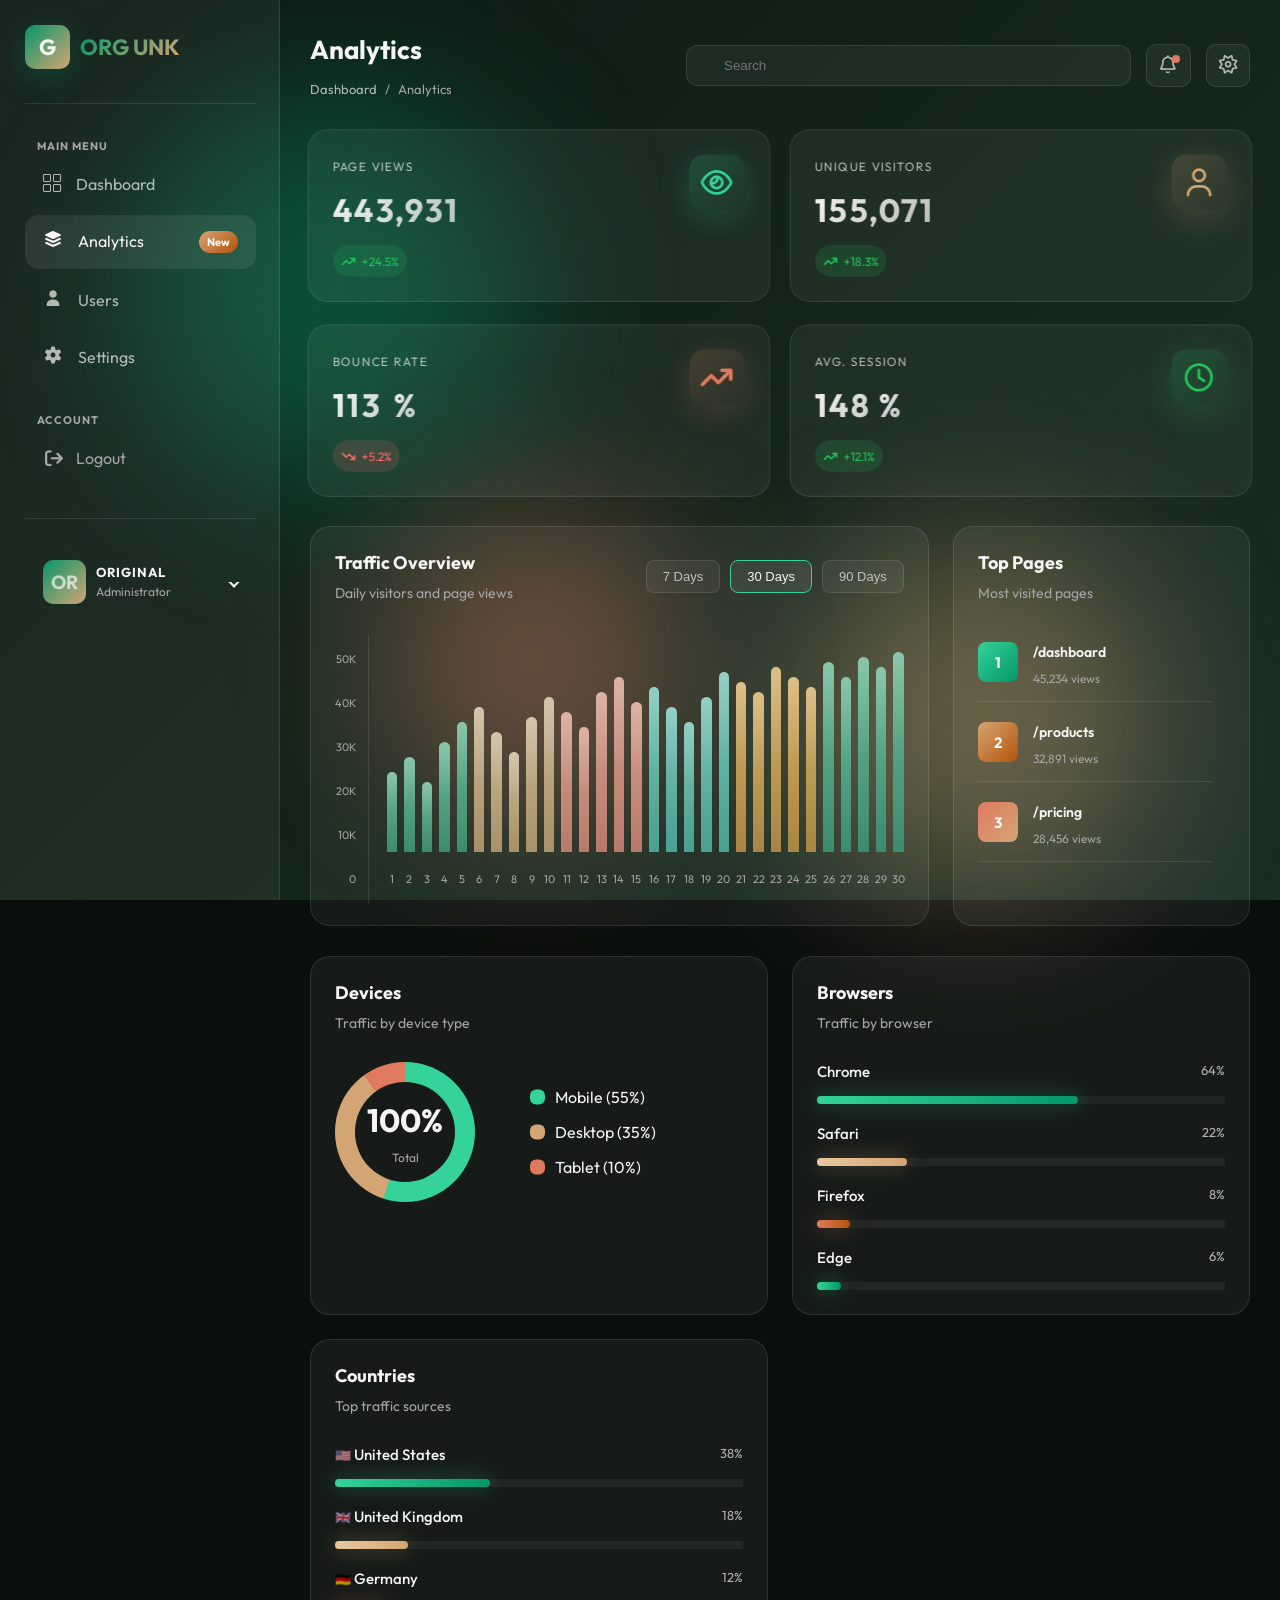
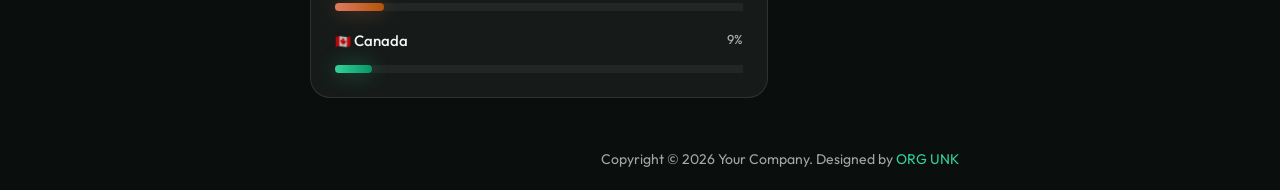
==== analytics.html @ d236508c "Add files via upload" ====
<!doctype html>
<html lang="en" data-theme="dark">
  <head>
    <title>Glass Dash | Analytics</title>
    <meta charset="UTF-8" />
    <meta name="description" content="My Dash Board" />
    <meta name="viewport" content="width=device-width, initial-scale=1.0" />
    <link rel="icon" href="imgs/dashboard.webp" type="image/webp" />
    <link rel="preconnect" href="https://fonts.googleapis.com" />
    <link rel="preconnect" href="https://fonts.gstatic.com" crossorigin="" />
    <link
      href="https://fonts.googleapis.com/css2?family=Outfit:wght@300;400;500;600;700&amp;family=Space+Mono:wght@400;700&amp;display=swap"
      rel="stylesheet"
    />
    <link rel="stylesheet" href="css/all.min.css" />
    <link rel="stylesheet" href="css/constses.css" />
    <link rel="stylesheet" href="css/master.css" />
    <link rel="stylesheet" href="css/responsive.css" />
  </head>
  <body>
    <div class="background"></div>
    <div class="org org-1"></div>
    <div class="org org-2"></div>
    <div class="org org-3"></div>
    <button class="mobile-menu" id="aside-switch" aria-label="Main Menu">
      <span></span>
    </button>
    <aside id="aside">
      <div class="aside holder">
        <div class="aside-logo">
          <span class="letter">G</span>
          <span class="name">ORG UNK</span>
        </div>
        <div class="aside-menu">
          <div class="main-menu">
            <label>Main Menu</label>
            <ul>
              <li>
                <a href="index.html">
                  <span class="aside-menu-custom-icon">
                    <span></span>
                    <span></span>
                    <span></span>
                    <span></span>
                  </span>
                  <span class="aside-ul-item"> Dashboard </span>
                </a>
              </li>
              <li>
                <a href="analytics.html" class="active">
                  <i class="fa-solid fa-layer-group"></i>
                  <span class="aside-ul-item">Analytics</span>
                  <span class="new">New</span>
                </a>
              </li>
              <li>
                <a href="users.html">
                  <i class="fa-solid fa-user"></i>
                  <span class="aside-ul-item">Users</span>
                </a>
              </li>
              <li>
                <a href="settings.html">
                  <i class="fa-solid fa-gear"></i>
                  <span class="aside-ul-item">Settings</span>
                </a>
              </li>
            </ul>
          </div>
        </div>
        <div class="account">
          <label>Account</label>
          <a href="#">
            <i class="fa-sharp fa-solid fa-arrow-right-from-bracket"></i>
            <div>Logout</div>
          </a>
        </div>
        <a href="#" class="coder">
          <span>OR</span>
          <div>
            <p>ORIGINAL</p>
            <span>Administrator</span>
          </div>
          <div class="custom-arrow"></div>
        </a>
      </div>
    </aside>
    <main>
      <nav class="main-head">
        <div class="left-nav">
          <h2>Analytics</h2>
          <div>
            <p>
              <a href="index.html">Dashboard</a>
              <span>/</span>
              <span>Analytics</span>
            </p>
          </div>
        </div>
        <div class="right-nav">
          <div class="parent-search">
            <input type="text" placeholder="Search" />
          </div>
          <button aria-label="Notifications">
            <i class="fa-regular fa-bell"></i>
          </button>
          <button aria-label="Turn Light/Dark" id="switch">
            <i class="fa-regular fa-sun"></i>
            <i class="fa-solid fa-moon" style="display: none"></i>
          </button>
        </div>
      </nav>
      <section class="numbers">
        <div class="box box-1 box-1-analytics box-glass-3d">
          <div>
            <span class="box-title">Page Views</span>
            <h2 class="box-value">1,284,521</h2>
            <span class="box-change">
              <i class="fa-solid fa-arrow-trend-up"></i>
              <p>+24.5%</p>
            </span>
          </div>
          <div class="box-icon"><i class="fa-regular fa-eye"></i></div>
        </div>
        <div class="box box-2 box-glass-3d">
          <div>
            <span class="box-title">Unique Visitors</span>
            <h2 class="box-value">452,892</h2>
            <span class="box-change">
              <i class="fa-solid fa-arrow-trend-up"></i>
              <p>+18.3%</p>
            </span>
          </div>
          <div class="box-icon">
            <i class="fa-regular fa-user"></i>
          </div>
        </div>
        <div class="box box-3 box-3-analytics box-glass-3d">
          <div>
            <span class="box-title">Bounce Rate</span>
            <h2 class="box-value">328</h2>
            <span class="box-change">
              <i class="fa-solid fa-arrow-trend-down"></i>
              <p>+5.2%</p>
            </span>
          </div>
          <div class="box-icon">
            <i class="fa-solid fa-arrow-trend-up"></i>
          </div>
        </div>
        <div class="box box-4 box-4-analytics box-glass-3d">
          <div>
            <span class="box-title">Avg. Session</span>
            <h2 class="box-value">432</h2>
            <span class="box-change">
              <i class="fa-solid fa-arrow-trend-up"></i>
              <p>+12.1%</p>
            </span>
          </div>
          <div class="box-icon">
            <i class="fa-regular fa-clock"></i>
          </div>
        </div>
      </section>
      <section class="grid-net">
        <div class="widget-regular revenue-analytics">
          <div class="revenue-analytics-head">
            <div class="widget-info">
              <div class="heading">Traffic Overview</div>
              <div class="describe">Daily visitors and page views</div>
            </div>
            <div class="buttons-control">
              <button class="m-btn-s">7 Days</button>
              <button class="m-btn-s active">30 Days</button>
              <button class="m-btn-s">90 Days</button>
            </div>
          </div>
          <div class="revenue-analytics-body">
            <div class="left-numbers">
              <div>50K</div>
              <div>40K</div>
              <div>30K</div>
              <div>20K</div>
              <div>10K</div>
              <div>0</div>
            </div>
            <div class="right-divs right-divs-analytics">
              <div class="right-div">
                <div class="jan bg-em" style="height: 80px"></div>
                <span>1</span>
              </div>
              <div class="right-div">
                <div class="feb bg-em" style="height: 95px"></div>
                <span>2</span>
              </div>
              <div class="right-div">
                <div class="mar bg-em" style="height: 70px"></div>
                <span>3</span>
              </div>
              <div class="right-div">
                <div class="apr bg-em" style="height: 110px"></div>
                <span>4</span>
              </div>
              <div class="right-div">
                <div class="may bg-em" style="height: 130px"></div>
                <span>5</span>
              </div>

              <div class="right-div">
                <div class="jun bg-go" style="height: 145px"></div>
                <span>6</span>
              </div>
              <div class="right-div">
                <div class="jul bg-go" style="height: 120px"></div>
                <span>7</span>
              </div>
              <div class="right-div">
                <div class="aug bg-go" style="height: 100px"></div>
                <span>8</span>
              </div>
              <div class="right-div">
                <div class="sep bg-go" style="height: 135px"></div>
                <span>9</span>
              </div>
              <div class="right-div">
                <div class="oct bg-go" style="height: 155px"></div>
                <span>10</span>
              </div>

              <div class="right-div">
                <div class="nov bg-co" style="height: 140px"></div>
                <span>11</span>
              </div>
              <div class="right-div">
                <div class="dec bg-co" style="height: 125px"></div>
                <span>12</span>
              </div>
              <div class="right-div">
                <div class="jan bg-co" style="height: 160px"></div>
                <span>13</span>
              </div>
              <div class="right-div">
                <div class="feb bg-co" style="height: 175px"></div>
                <span>14</span>
              </div>
              <div class="right-div">
                <div class="mar bg-co" style="height: 150px"></div>
                <span>15</span>
              </div>

              <div class="right-div">
                <div class="apr bg-te" style="height: 165px"></div>
                <span>16</span>
              </div>
              <div class="right-div">
                <div class="may bg-te" style="height: 145px"></div>
                <span>17</span>
              </div>
              <div class="right-div">
                <div class="jun bg-te" style="height: 130px"></div>
                <span>18</span>
              </div>
              <div class="right-div">
                <div class="jul bg-te" style="height: 155px"></div>
                <span>19</span>
              </div>
              <div class="right-div">
                <div class="aug bg-te" style="height: 180px"></div>
                <span>20</span>
              </div>

              <div class="right-div">
                <div class="sep bg-am" style="height: 170px"></div>
                <span>21</span>
              </div>
              <div class="right-div">
                <div class="oct bg-am" style="height: 160px"></div>
                <span>22</span>
              </div>
              <div class="right-div">
                <div class="nov bg-am" style="height: 185px"></div>
                <span>23</span>
              </div>
              <div class="right-div">
                <div class="dec bg-am" style="height: 175px"></div>
                <span>24</span>
              </div>
              <div class="right-div">
                <div class="dec bg-am" style="height: 165px"></div>
                <span>25</span>
              </div>

              <div class="right-div">
                <div class="dec bg-em" style="height: 190px"></div>
                <span>26</span>
              </div>
              <div class="right-div">
                <div class="dec bg-em" style="height: 175px"></div>
                <span>27</span>
              </div>
              <div class="right-div">
                <div class="dec bg-em" style="height: 195px"></div>
                <span>28</span>
              </div>
              <div class="right-div">
                <div class="dec bg-em" style="height: 185px"></div>
                <span>29</span>
              </div>
              <div class="right-div">
                <div class="dec bg-em" style="height: 200px"></div>
                <span>30</span>
              </div>
            </div>
          </div>
        </div>
        <div class="widget-regular recent-activity">
          <div class="widget-info">
            <div class="heading">Top Pages</div>
            <div class="describe">Most visited pages</div>
          </div>
          <div class="recent-activity-body recent-activity-body-analytics">
            <div class="process">
              <div class="process-icon">1</div>
              <div class="process-info">
                <p>/dashboard</p>
                <span class="process-time-loaded">45,234 views</span>
              </div>
            </div>
            <div class="process">
              <div class="process-icon">2</div>
              <div class="process-info">
                <p>/products</p>
                <span class="process-time-loaded">32,891 views</span>
              </div>
            </div>
            <div class="process">
              <div class="process-icon">3</div>
              <div class="process-info">
                <p>/pricing</p>
                <span class="process-time-loaded">28,456 views</span>
              </div>
            </div>
            <div class="process">
              <div class="process-icon">4</div>
              <div class="process-info">
                <p>/about</p>
                <span class="process-time-loaded">19,234 views</span>
              </div>
            </div>
            <div class="process">
              <div class="process-icon">5</div>
              <div class="process-info">
                <p>/contact</p>
                <span class="process-time-loaded">12,567 views</span>
              </div>
            </div>
          </div>
        </div>
      </section>
      <section class="grid-net-2">
        <div class="widget-regular traffic traffic-analytics">
          <div class="traffic-head">
            <div class="widget-info">
              <div class="heading">Devices</div>
              <div class="describe">Traffic by device type</div>
            </div>
          </div>
          <div class="traffic-body">
            <div>
              <div class="shape">
                <span>100%</span>
                <p>Total</p>
              </div>
            </div>
            <div class="info-numbers">
              <div>Mobile (55%)</div>
              <div>Desktop (35%)</div>
              <div>Tablet (10%)</div>
            </div>
          </div>
        </div>
        <div class="widget-regular project-pro browsers">
          <div class="project-pro-head">
            <div class="widget-info">
              <div class="heading">Browsers</div>
              <div class="describe">Traffic by browser</div>
            </div>
          </div>
          <div class="project-pro-body">
            <div class="box">
              <div class="progress-info">
                <span>Chrome</span> <span>64%</span>
              </div>
              <div class="progress-road">
                <div class="progress" style="width: 64%"></div>
              </div>
            </div>
            <div class="box">
              <div class="progress-info">
                <span>Safari</span> <span>22%</span>
              </div>
              <div class="progress-road">
                <div class="progress" style="width: 22%"></div>
              </div>
            </div>
            <div class="box">
              <div class="progress-info">
                <span>Firefox</span> <span>8%</span>
              </div>
              <div class="progress-road">
                <div class="progress" style="width: 8%"></div>
              </div>
            </div>
            <div class="box">
              <div class="progress-info">
                <span>Edge</span>
                <span>6%</span>
              </div>
              <div class="progress-road">
                <div class="progress" style="width: 6%"></div>
              </div>
            </div>
          </div>
        </div>
        <div class="widget-regular project-pro">
          <div class="project-pro-head">
            <div class="widget-info">
              <div class="heading">Countries</div>
              <div class="describe">Top traffic sources</div>
            </div>
          </div>
          <div class="project-pro-body">
            <div class="box">
              <div class="progress-info">
                <span> <small>🇺🇸</small> United States</span> <span>38%</span>
              </div>
              <div class="progress-road">
                <div class="progress" style="width: 38%"></div>
              </div>
            </div>
            <div class="box">
              <div class="progress-info">
                <span><small>🇬🇧</small> United Kingdom</span> <span>18%</span>
              </div>
              <div class="progress-road">
                <div class="progress" style="width: 18%"></div>
              </div>
            </div>
            <div class="box">
              <div class="progress-info">
                <span><small>🇩🇪</small> Germany</span> <span>12%</span>
              </div>
              <div class="progress-road">
                <div class="progress" style="width: 12%"></div>
              </div>
            </div>
            <div class="box">
              <div class="progress-info">
                <span><small>🇨🇦 </small>Canada</span>
                <span>9%</span>
              </div>
              <div class="progress-road">
                <div class="progress" style="width: 9%"></div>
              </div>
            </div>
          </div>
        </div>
      </section>
    </main>
    <footer>
      <p>Copyright © 2026 Your Company. Designed by <span>ORG UNK</span></p>
    </footer>
    <script src="js/main.js"></script>
  </body>
</html>
---- css/constses.css ----
.widget-regular,
.box-glass-3d {
  background: var(--glass-bg);
  padding: var(--card-padding);
  border: 1px solid var(--glass-border);
  border-radius: var(--border-radius);
  transition: var(--transition-fast);
  /* animation: fade-up 0.5s 1.5s linear backwards 1; */
}
.widget-regular:hover,
.box-glass-3d:hover {
  background: var(--glass-hover);
  border-color: rgba(169, 128, 128, 0.15);
  box-shadow:
    0 25px 50px -12px var(--glass-shadow),
    0 0 40px rgba(52, 211, 153, 0.1);
}
@keyframes fade-up {
  from {
    opacity: 0;
    transform: translateY(20px);
  }
  to {
    opacity: 1;
    transform: translateY(0);
  }
}
.aside-menu-custom-icon {
  display: flex;
  flex-wrap: wrap;
  width: 18px;
  height: 18px;
  gap: 2px;
}
.aside-menu-custom-icon span {
  width: 8px;
  height: 8px;
  border-radius: 1px;
  border: 1.5px solid var(--text-secondary);
  transition: var(--transition-fast);
}
a:has(.aside-menu-custom-icon):hover span {
  border-color: var(--text-primary);
}
.widget-info .heading {
  font-size: 18px;
  font-weight: bold;
  margin-bottom: 10px;
}
.widget-info .describe {
  color: var(--text-muted);
  font-size: 14px;
}
.m-btn-s {
  background-color: var(--glass-bg);
  border: 1px solid var(--glass-border);
  color: var(--text-secondary);
  padding: 8px 16px;
  border-radius: 8px;
  font-size: 13px;
  transition: var(--transition-fast);
}
.m-btn-s.active,
.m-btn-s:hover {
  background-color: var(--glass-hover);
  color: var(--text-primary);
  border: 1px solid var(--emerald-light);
}
.bg-em {
  background: linear-gradient(rgb(109, 184, 151), rgb(61, 139, 110));
}
.bg-em:hover {
  box-shadow: 0 0 16px rgba(61, 139, 110, 0.4);
}
.bg-go {
  background: linear-gradient(rgb(201, 184, 150), rgb(168, 144, 104));
}
.bg-go:hover {
  box-shadow: 0 0 16px rgba(168, 144, 104, 0.4);
}
.bg-co {
  background: linear-gradient(rgb(212, 160, 144), rgb(184, 122, 104));
}
.bg-co:hover {
  box-shadow: 0 0 16px rgba(184, 122, 104, 0.4);
}
.bg-te {
  background: linear-gradient(rgb(122, 196, 184), rgb(74, 158, 146));
}
.bg-te:hover {
  box-shadow: 0 0 16px rgba(74, 158, 146, 0.4);
}
.bg-am {
  background: linear-gradient(rgb(212, 176, 106), rgb(168, 133, 66));
}
.bg-am:hover {
  box-shadow: 0 0 16px rgba(168, 133, 66, 0.4);
}
.box-glass-3d {
  transition: transform 0.4s cubic-bezier(0.03, 0.98, 0.52, 0.99);
}
.recent-activity-body .process:nth-of-type(1) .process-icon {
  background: linear-gradient(135deg, var(--emerald-light), var(--emerald));
}
.recent-activity-body .process:nth-of-type(2) .process-icon {
  background: linear-gradient(135deg, var(--gold), var(--amber));
}
.recent-activity-body .process:nth-of-type(3) .process-icon {
  background: linear-gradient(135deg, var(--coral), var(--gold));
}
.recent-activity-body .process:nth-of-type(4) .process-icon {
  background: linear-gradient(135deg, var(--success), var(--emerald));
}
.recent-activity-body .process:nth-of-type(5) .process-icon,
.w-g {
  background: linear-gradient(135deg, var(--warning), var(--gold));
}
.main-head-users {
  row-gap: 10px;
}
.status {
  padding: 8px 12px;
  border-radius: 20px;
  position: relative;
  font-size: 12px;
  width: fit-content;
}
.status::before {
  content: "";
  position: relative;
  width: 5px;
  height: 5px;
  border-radius: 10px;
}
.done {
  background: rgba(16, 185, 129, 0.15);
  color: var(--success);
}
.done::before {
  background: var(--success);
  box-shadow: 0 0 8px var(--success);
}
.working {
  background: rgba(59, 130, 246, 0.15);
  color: var(--info);
}
.working::before {
  background: var(--info);
  box-shadow: 0 0 8px var(--info);
}
.pending {
  background: rgba(245, 158, 11, 0.15);
  color: var(--warning);
}
.pending::before {
  background: var(--warning);
  box-shadow: 0 0 8px var(--warning);
}
---- css/master.css ----
:root {
  --emerald: #059669;
  --emerald-light: #34d399;
  --gold: #d4a574;
  --gold-light: #e8c9a0;
  --amber: #b45309;
  --cream: #fef3e2;
  --coral: #e07a5f;
  --slate: #475569;
  --glass-bg: rgba(255, 255, 255, 0.05);
  --glass-border: rgba(255, 255, 255, 0.1);
  --glass-shadow: rgba(0, 0, 0, 0.3);
  --glass-hover: rgba(255, 255, 255, 0.08);
  --bg-dark: #0a0f0d;
  --bg-gradient-1: #0d1a14;
  --bg-gradient-2: #132419;
  --bg-gradient-3: #1a2e23;
  --text-primary: #f5f5f4;
  --text-secondary: rgba(245, 245, 244, 0.7);
  --text-muted: #a5a5a5;
  --success: #22c55e;
  --warning: #eab308;
  --danger: #dc2626;
  --info: #0ea5e9;
  --sidebar-width: 280px;
  --navbar-height: 70px;
  --border-radius: 20px;
  --card-padding: 24px;
  --transition-fast: 0.2s ease;
  --transition-normal: 0.3s ease;
  --transition-slow: 0.5s ease;
}
[data-theme="light"] {
  --glass-bg: rgba(255, 255, 255, 0.6);
  --glass-border: rgba(0, 0, 0, 0.1);
  --glass-shadow: rgba(0, 0, 0, 0.1);
  --glass-hover: rgba(255, 255, 255, 0.8);
  --bg-dark: #f5f5f0;
  --bg-gradient-1: #e8f5e9;
  --bg-gradient-2: #f1f8e9;
  --bg-gradient-3: #fefefe;
  --text-primary: #1a1a1a;
  --text-secondary: rgba(26, 26, 26, 0.7);
  --text-muted: #565656;
  --success: #105a2b;
  --info: #075172;
  --warning: #644d03;
  --coral: #7f3535;
}
* {
  box-sizing: border-box;
  margin: 0;
  padding: 0;
}
li {
  list-style: none;
}
a {
  text-decoration: none;
}
label {
  color: var(--text-muted);
  font-size: 11px;
  font-weight: bold;
  text-transform: uppercase;
  letter-spacing: 1px;
  display: block;
  margin-bottom: 5px;
  margin-left: 12px;
  width: fit-content;
}
body {
  font-family: "Outfit", Arial, sans-serif;
  background-color: var(--bg-dark);
  color: var(--text-primary);
  min-height: 100vh;
  position: relative;
}
/*! Animations */
.background {
  width: 100%;
  height: 100%;
  position: fixed;
  top: 0;
  z-index: -2;
  background: linear-gradient(
    135deg,
    var(--bg-gradient-1) 0%,
    var(--bg-gradient-2) 50%,
    var(--bg-gradient-3) 100%
  );
  animation: on-load var(--transition-normal) forwards linear running;
}
@keyframes on-load {
  0% {
    background: black;
  }
  100% {
    background: linear-gradient(
      135deg,
      var(--bg-gradient-1) 0%,
      var(--bg-gradient-2) 50%,
      var(--bg-gradient-3) 100%
    );
  }
}
.org {
  position: fixed;
  border-radius: 50%;
  filter: blur(80px);
  opacity: 0.4;
  animation: float 20s ease-in-out infinite;
  z-index: -1;
}
.org-1 {
  width: 400px;
  height: 400px;
  background: var(--emerald);
  top: 10%;
  left: 10%;
  animation-delay: 0s;
}
.org-2 {
  width: 350px;
  height: 350px;
  background: var(--gold);
  top: 60%;
  right: 10%;
  animation-delay: -5s;
}
.org-3 {
  width: 300px;
  height: 300px;
  background: var(--coral);
  bottom: 10%;
  left: 30%;
  animation-delay: -10s;
}
.mobile-menu {
  display: none;
}
@keyframes floating {
  0%,
  100% {
    transform: translate(0, 0) scale(1);
  }

  25% {
    transform: translate(30px, -30px) scale(1.05);
  }
  50% {
    transform: translate(-20px, 20px) scale(0.95);
  }
  75% {
    transform: translate(20px, 10px) scale(1.02);
  }
}
/*! Aside */
aside {
  position: fixed;
  top: 0;
  left: 0;
  width: var(--sidebar-width);
  height: 100%;
  padding: 25px;
  border-right: 1px solid var(--glass-border);
  background-color: var(--glass-bg);
}
aside a {
  display: block;
  width: 100%;
  padding: 16px 18px;
  border-radius: 14px;
  color: var(--text-secondary);
  transition: var(--transition-fast);
}
aside a.active,
aside a:hover {
  background: var(--glass-hover);
  color: var(--text-primary);
}
aside > div {
  display: grid;
}
.aside-logo {
  display: flex;
  align-items: center;
  column-gap: 10px;
  font-size: 22px;
  font-weight: bold;
  position: relative;
  margin-bottom: 70px;
}
.aside-logo::before {
  content: "";
  width: 100%;
  height: 1px;
  background-color: var(--glass-border);
  position: absolute;
  bottom: -35px;
  left: 0;
}
.aside-logo .letter,
.setting-letter {
  background: linear-gradient(135deg, var(--emerald), var(--gold));
  padding: 8px 14px;
  border-radius: 10px;
  box-shadow: 0 8px 32px rgba(5, 150, 105, 0.3);
}
.aside-logo .name {
  background: linear-gradient(135deg, var(--emerald), var(--gold));
  background-clip: text;
  -webkit-text-fill-color: transparent;
}
.aside-menu {
  margin-bottom: 30px;
}
.aside-menu ul {
  display: grid;
  row-gap: 5px;
}
.aside-menu ul a {
  display: flex;
  column-gap: 15px;
}
.aside-menu ul a:nth-of-type(2) li {
  position: relative;
}
.aside-menu ul li .new {
  display: block;
  color: #fff;
  font-weight: bold;
  font-size: 11px;
  background: linear-gradient(135deg, var(--gold), var(--amber));
  padding: 4px 8px;
  border-radius: 15px;
  margin-left: 40px;
}
/*! Account */
.account {
  margin-bottom: 60px;
}
.account a {
  color: var(--text-muted);
  display: flex;
  align-items: center;
  column-gap: 10px;
  position: relative;
}
.account i {
  font-size: 18px;
}
.account a::before {
  content: "";
  width: 100%;
  height: 1px;
  background-color: var(--glass-border);
  position: absolute;
  bottom: -35px;
  left: 0;
}
/*! Coder */
.coder {
  display: flex;
  align-items: center;
  column-gap: 10px;
}
.coder > span {
  background: linear-gradient(135deg, var(--emerald), var(--gold));
  padding: 10px 8px;
  font-size: 19px;
  font-weight: bold;
  border-radius: 10px;
}
.coder p {
  font-size: 13px;
  font-weight: bold;
  letter-spacing: 1px;
  color: var(--text-primary);
}
.coder div > span {
  color: var(--text-muted);
  font-size: 12px;
}
.coder .custom-arrow {
  width: 8px;
  height: 8px;
  border-width: 2px;
  border-color: transparent transparent var(--text-primary) var(--text-primary);
  border-style: solid;
  margin-left: auto;
  transform: rotate(-45deg);
}
/*! Nav */
nav {
  width: 100%;
  height: var(--navbar-height);
}
nav .right-nav {
  gap: 15px;
}
nav,
nav .right-nav {
  display: flex;
  justify-content: space-between;
  align-items: center;
}
.main-head h2 {
  font-size: 26px;
  margin-bottom: 10px;
}
.main-head .right-nav {
  width: 60%;
}
.main-head .parent-search {
  background-color: var(--glass-bg);
  overflow: hidden;
  border-radius: 12px;
  border: 1px solid var(--glass-border);
  padding-left: 25px;
  transition: var(--transition-fast);
  width: 80%;
}
.main-head .right-nav button {
  width: fit-content;
}
.main-head input {
  padding: 12px;
  background-color: transparent;
  outline: 0;
  border: 0;
  color: var(--text-primary);
  width: 100%;
}
.main-head button {
  padding: 10px;
  background-color: var(--glass-bg);
  border: 1px solid var(--glass-border);
  border-radius: 10px;
  color: var(--text-secondary);
  transition: var(--transition-fast);
  font-size: 18px;
}
.main-head button:nth-of-type(1) {
  position: relative;
}
.main-head button:nth-of-type(1)::before {
  content: "";
  position: absolute;
  top: 10px;
  right: 10px;
  background-color: var(--coral);
  width: 8px;
  height: 8px;
  border-radius: 50%;
}
.main-head button:hover,
.main-head .parent-search:has(input:focus) {
  border-color: var(--emerald-light);
}
.main-head .parent-search:has(input:focus) {
  box-shadow: 0 0 20px rgba(52, 211, 153, 0.2);
}
/*! Main */
main {
  padding: 30px;
}
.main-head,
.numbers,
.grid-net {
  margin-bottom: 30px;
}
.numbers,
.grid-net,
.grid-net-2 {
  display: grid;
  gap: 24px;
  grid-template-columns: repeat(2, 1fr);
}
.numbers .box {
  background-color: var(--glass-bg);
  border-radius: var(--border-radius);
  padding: var(--card-padding);
  border: 1px solid var(--glass-border);
  display: flex;
  justify-content: space-between;
  transition: var(--transition-fast);
  transform: perspective(1000px) translateZ(10px) rotateX(0deg) rotateY(0deg);
}
.numbers .box .box-title {
  color: var(--text-secondary);
  text-transform: uppercase;
  letter-spacing: 1px;
  word-spacing: 1px;
  font-size: 12px;
}
.numbers .box .box-value {
  background: linear-gradient(
    135deg,
    var(--text-primary),
    var(--text-secondary)
  );
  -webkit-text-fill-color: transparent;
  background-clip: text;
  letter-spacing: 2px;
  font-size: 32px;
  font-weight: 700;
  margin: 15px 0;
}
.numbers .box:first-of-type,
.numbers .box:last-of-type .box-value {
  position: relative;
}
.numbers .box:first-of-type .box-value::before {
  content: "$";
  position: relative;
  background: linear-gradient(
    135deg,
    var(--text-primary),
    var(--text-secondary)
  );
  -webkit-text-fill-color: transparent;
  background-clip: text;
}
.numbers .box:last-of-type .box-value::before {
  content: "%";
  position: absolute;
  background: linear-gradient(
    135deg,
    var(--text-primary),
    var(--text-secondary)
  );
  right: 40px;
  -webkit-text-fill-color: transparent;
  background-clip: text;
  order: 2;
}
.numbers .box .box-change {
  display: flex;
  align-items: center;
  column-gap: 5px;
  background-color: rgba(34, 197, 94, 0.15);
  color: var(--success);
  width: fit-content;
  padding: 8px;
  border-radius: 16px;
  font-size: 12px;
}
.numbers .box:nth-of-type(3) .box-change {
  background-color: rgba(255, 107, 107, 0.15);
  color: #ff6b6b;
}
.numbers .box .box-icon {
  height: fit-content;
  padding: 20px;
  border-radius: 15px;
  background-color: red;
  width: 55px;
  height: 55px;
  display: flex;
  justify-content: center;
  align-items: center;
  font-size: 28px;
}
.numbers .box-1 .box-icon {
  background: linear-gradient(
    135deg,
    rgba(52, 211, 153, 0.2),
    rgba(52, 211, 153, 0.05)
  );
  box-shadow: 0 8px 32px rgba(52, 211, 153, 0.2);
  color: var(--emerald-light);
}
.numbers .box-2 .box-icon {
  background: linear-gradient(
    135deg,
    rgba(212, 165, 116, 0.2),
    rgba(212, 165, 116, 0.05)
  );
  box-shadow: 0 8px 32px rgba(212, 165, 116, 0.2);
  color: var(--gold);
}
.numbers .box-3 .box-icon {
  background: linear-gradient(
    135deg,
    rgba(224, 122, 95, 0.2),
    rgba(224, 122, 95, 0.05)
  );
  box-shadow: 0 8px 32px rgba(224, 122, 95, 0.2);
  color: var(--coral);
}
.numbers .box-4 .box-icon {
  background: linear-gradient(
    135deg,
    rgba(34, 197, 94, 0.2),
    rgba(34, 197, 94, 0.05)
  );
  box-shadow: 0 8px 32px rgba(34, 197, 94, 0.2);
  color: var(--success);
}
.grid-net {
  grid-template-columns: 1fr 1fr 1fr;
}
/*! Revenue Analytics */
.revenue-analytics {
  max-height: fit-content;
  display: flex;
  flex-direction: column;
  row-gap: 50px;
  grid-column: 1/3;
}
.revenue-analytics .revenue-analytics-head {
  display: flex;
  justify-content: space-between;
  align-items: center;
  max-height: fit-content;
}
.revenue-analytics .buttons-control {
  display: flex;
  column-gap: 10px;
}
.revenue-analytics .button:nth-of-type(2) {
  margin: 0 5px;
}
.revenue-analytics-body {
  display: grid;
  grid-template-columns: 1fr 10fr;
  max-height: fit-content;
}
.revenue-analytics-body .left-numbers {
  display: flex;
  flex-direction: column;
  justify-content: center;
  align-items: flex-end;
  row-gap: 30px;
  width: fit-content;
  margin-bottom: 15px;
  position: relative;
}
.revenue-analytics-body .left-numbers::before {
  content: "";
  width: 1px;
  height: 115%;
  background-color: var(--glass-border);
  position: absolute;
  right: -13px;
  top: -7.5%;
}
.revenue-analytics-body .right-divs {
  display: grid;
  grid-template-columns: repeat(12, minmax(40px, 1fr));
  column-gap: 7px;
  min-width: 500px;
}
.revenue-analytics-body .right-div {
  display: flex;
  flex-direction: column;
  justify-content: flex-end;
  align-items: center;
  position: relative;
  perspective: 500px;
}
.revenue-analytics-body .right-div > div {
  border-radius: 8px 8px 0 0;
  min-width: 40px;
  max-width: 40px;
  position: relative;
  transition: var(--transition-fast);
}
.revenue-analytics-body .right-div > div:hover {
  filter: brightness(1.1);
}
.revenue-analytics-body .right-div > div:hover {
  transform: scale(1.03);
}
.revenue-analytics-body .right-div > div::before {
  content: "";
  position: absolute;
  width: 100%;
  top: 0;
  height: 50%;
  background: linear-gradient(180deg, rgba(255, 255, 255, 0.2), transparent);
  border-radius: 8px 8px 0 0;
}
.revenue-analytics-body .right-div > span {
  display: inline-block;
  margin: 20px 0 15px 0;
}
.revenue-analytics-body .left-numbers > div,
.revenue-analytics-body .right-div {
  color: var(--text-muted);
  font-size: 11px;
}
/*! Recent Activity */
.recent-activity {
  max-height: 400px;
  grid-column: 3/4;
}
.recent-activity-body {
  margin-top: 40px;
  display: grid;
  row-gap: 35px;
  overflow-y: scroll;
  max-height: 230px;
}
.recent-activity-body::-webkit-scrollbar {
  width: 5px;
  border-radius: 2px;
}
.recent-activity-body::-webkit-scrollbar-thumb {
  background-color: var(--glass-border);
}
.recent-activity-body::-webkit-scrollbar-track {
  background-color: transparent;
}
.recent-activity-body .process {
  display: flex;
  position: relative;
}
.recent-activity-body .process:not(.process:last-of-type)::before {
  content: "";
  position: absolute;
  bottom: -15px;
  width: 95%;
  height: 1px;
  background-color: var(--glass-border);
}
.recent-activity-body .process-icon {
  width: 40px;
  height: 40px;
  font-size: 15px;
  font-weight: bold;
  color: var(--text-primary);
  border-radius: 8px;
  display: flex;
  justify-content: center;
  align-items: center;
  margin-right: 15px;
}
.recent-activity-body .process .process-info > p {
  color: var(--text-primary);
  font-size: 14px;
  font-weight: 600;
  line-height: 20px;
}
.recent-activity-body .process .process-info > p span {
  color: var(--text-secondary);
  font-size: 13px;
}
.recent-activity-body .process .process-info .process-time-loaded {
  color: var(--text-muted);
  font-size: 12px;
}
/*! Widget 3 */
.recent-transactions {
  grid-column: 1/4;
}
.recent-head {
  display: flex;
  justify-content: space-between;
  align-items: center;
  margin-bottom: 20px;
}
.recent-head .buttons > :last-child {
  margin-left: 6px;
}
.recent-body {
  padding: 0 10px;
  margin: 0 -10px;
}
.recent-body table {
  width: 100%;
  min-width: 700px;
  border-collapse: collapse;
}
.recent-body table tbody tr {
  transition: var(--transition-fast);
}
.recent-body table tbody tr:hover {
  background-color: var(--glass-hover);
}
.recent-body table tr th {
  font-weight: 700;
  color: var(--text-muted);
  text-transform: uppercase;
  font-size: 12px;
  border-bottom: 1px solid var(--glass-border);
}
.recent-body table tr td {
  font-size: 14px;
}
.recent-body table tr th,
.recent-body table tr td {
  padding: 16px;
  text-align: left;
}
.recent-body table tbody tr td > div {
  display: flex;
  align-items: center;
  column-gap: 10px;
}
.recent-body table tbody tr td > div div:first-child {
  width: 38px;
  height: 38px;
  border-radius: 10px;
  display: flex;
  justify-content: center;
  align-items: center;
  font-size: 13px;
  font-weight: 600;
}
.recent-body table tbody tr:nth-of-type(1) td > div div:first-child {
  background: linear-gradient(135deg, var(--emerald-light), var(--emerald));
}
.recent-body table tbody tr:nth-of-type(2) td > div div:first-child {
  background: linear-gradient(135deg, var(--gold), var(--amber));
}
.recent-body table tbody tr:nth-of-type(3) td > div div:first-child {
  background: linear-gradient(135deg, var(--success), var(--emerald));
}
.recent-body table tbody tr:nth-of-type(4) td > div div:first-child {
  background: linear-gradient(135deg, var(--coral), var(--gold));
}
.recent-body table tbody tr:nth-of-type(5) td > div div:first-child {
  background: linear-gradient(135deg, var(--emerald), var(--gold));
}
.recent-body table tbody tr td > div div:last-child :first-child {
  color: var(--text-primary);
  font-weight: 500;
}
.recent-body table tbody tr td > div div:last-child :last-child {
  font-size: 12px;
  color: var(--text-muted);
  margin-top: 5px;
}
.recent-body table tbody tr td + td,
.recent-body table tbody tr td + td + td {
  color: var(--text-secondary);
  font-size: 14px;
}
.recent-body table tbody tr :last-child {
  font-weight: bold;
  color: var(--text-primary);
}
.grid-net-2 {
  grid-template-columns: 1fr 1fr;
}
/*! Widget 4 */
.cal .cal-head {
  display: flex;
  justify-content: space-between;
  align-items: flex-start;
  margin-bottom: 20px;
}
.cal-head .btns {
  display: flex;
  column-gap: 10px;
}
.cal-head .btns button {
  display: flex;
  justify-content: center;
  align-items: center;
}
.cal-name-day {
  display: flex;
  justify-content: center;
  color: var(--text-muted);
  font-size: 11px;
  font-weight: 600;
  text-transform: uppercase;
  text-align: center;
  margin-bottom: 20px;
}
.days-numbers {
  display: grid;
  grid-template-columns: repeat(7, 1fr);
  gap: 10px;
}
.days-numbers .cal-day {
  border-radius: 8px;
  transition: var(--transition-fast);
}
.days-numbers .cal-day:hover {
  background-color: var(--glass-bg);
}
.days-numbers .cal-day {
  display: flex;
  justify-content: center;
  align-items: center;
  padding: 8px 0;
  font-size: 13px;
  text-align: center;
  cursor: pointer;
  aspect-ratio: 1;
}
.days-numbers .cal-day.previous {
  color: var(--text-muted);
}
.days-numbers .cal-day.today {
  background: linear-gradient(135deg, var(--emerald), var(--emerald-light));
  color: white;
  font-weight: 600;
  box-shadow: 0 4px 15px rgba(5, 150, 105, 0.3);
}
.traffic .traffic-head {
  margin-bottom: 30px;
}
.traffic .traffic-body {
  display: flex;
  column-gap: 80px;
}
.traffic .traffic-body .shape {
  display: flex;
  justify-content: center;
  align-items: center;
  flex-direction: column;
  font-size: 32px;
  width: 140px;
  height: 140px;
  color: var(--text-primary);
  background: conic-gradient(#34d399 0% 50%, #d4a574 50% 80%, #e07a5f 80% 100%);
  border-radius: 50%;
  position: relative;
}
.traffic .traffic-body .shape::before,
.traffic .traffic-body .shape::after {
  content: "";
  position: absolute;
  top: 50%;
  left: 50%;
  transform: translate(-50%, -50%);
  width: 100px;
  height: 100px;
  border-radius: 50%;
}
.traffic .traffic-body .shape::before {
  background-color: var(--bg-dark);
}
.traffic .traffic-body .shape::after {
  background-color: var(--glass-bg);
}
.traffic .traffic-body .shape span,
.traffic .traffic-body .shape p {
  z-index: 22;
}
.traffic .traffic-body .shape span {
  font-weight: bold;
  margin-bottom: 10px;
}
.traffic .traffic-body .shape p {
  font-size: 12px;
  color: var(--text-muted);
}
.traffic .traffic-body .info-numbers {
  display: flex;
  flex-direction: column;
  justify-content: center;
  row-gap: 15px;
}
.traffic .traffic-body .info-numbers > div {
  position: relative;
}
.traffic .traffic-body .info-numbers > div::before {
  content: "";
  position: absolute;
  top: 50%;
  left: -25px;
  transform: translateY(-50%);
  width: 15px;
  height: 15px;
  border-radius: 6px;
}
.traffic .traffic-body .info-numbers :first-child::before {
  background-color: #34d399;
}
.traffic .traffic-body .info-numbers :nth-child(2)::before {
  background-color: #d4a574;
}
.traffic .traffic-body .info-numbers :last-child::before {
  background-color: #e07a5f;
}
.project-pro .project-pro-head {
  margin-bottom: 30px;
}
.project-pro .project-pro-body {
  display: flex;
  flex-wrap: wrap;
  row-gap: 20px;
}
.project-pro .project-pro-body .box {
  flex-basis: 100%;
}
.project-pro .project-pro-body .box .progress-info {
  display: flex;
  justify-content: space-between;
}
.project-pro .project-pro-body .box .progress-info :first-child {
  color: var(--text-primary);
  font-size: 15px;
  font-weight: 500;
  position: relative;
}
.project-pro .project-pro-body .box .progress-info :first-child::before,
.project-pro .project-pro-body .box .progress-info :first-child::after {
  content: "";
}
.project-pro .project-pro-body .box .progress-info :last-child {
  font-size: 13px;
  color: var(--text-secondary);
}
.project-pro .project-pro-body .box .progress-road {
  background-color: var(--glass-bg);
}
.project-pro .project-pro-body .box .progress {
  width: 100%;
  height: 8px;
  border-radius: 10px;
  margin-top: 15px;
}
.project-pro .project-pro-body .box:nth-of-type(1) .progress {
  background: linear-gradient(90deg, var(--emerald-light), var(--emerald));
  box-shadow: 0 0 20px rgba(52, 211, 153, 0.4);
}
.project-pro .project-pro-body .box:nth-of-type(2) .progress {
  background: linear-gradient(90deg, var(--gold-light), var(--gold));
  box-shadow: 0 0 20px rgba(212, 165, 116, 0.4);
}
.project-pro .project-pro-body .box:nth-of-type(3) .progress {
  background: linear-gradient(90deg, var(--coral), var(--amber));
  box-shadow: 0 0 20px rgba(224, 122, 95, 0.4);
}
.project-pro .project-pro-body .box:nth-of-type(4) .progress {
  background: linear-gradient(90deg, var(--emerald-light), var(--emerald));
  box-shadow: 0 0 20px rgba(52, 211, 153, 0.4);
}
main,
footer {
  margin-left: var(--sidebar-width);
}
footer {
  text-align: center;
  padding: 20px;
  font-size: 14px;
  color: var(--text-muted);
}
footer p {
  line-height: 22px;
}
footer span {
  cursor: pointer;
  color: var(--emerald-light);
  transition: var(--transition-fast);
}
footer span:hover {
  color: var(--gold);
}
/*! Analytics Page */
.left-nav > div :first-child {
  font-size: 13px;
  color: var(--text-secondary);
  margin-top: 15px;
}
.left-nav > div p span {
  margin-left: 5px;
  color: var(--text-muted);
}
.box-1-analytics .box-value::before {
  display: none;
}
.box-3-analytics .box-value {
  position: relative;
}
.box-3-analytics .box-value::before {
  content: "%";
  position: absolute;
  background: linear-gradient(
    135deg,
    var(--text-primary),
    var(--text-secondary)
  );
  right: 10px;
  -webkit-text-fill-color: transparent;
  background-clip: text;
  order: 2;
}
.box-4-analytics .box-value::before {
  right: 5px !important;
}
.recent-activity-body-analytics .process-info p {
  margin-bottom: 5px;
}
.revenue-analytics-body .right-divs-analytics {
  grid-template-columns: repeat(30, minmax(5px, 1fr));
}
.revenue-analytics-body .right-divs-analytics .right-div > div {
  width: 100%;
  min-width: fit-content;
}
.traffic-analytics .traffic-body .shape {
  background: conic-gradient(#34d399 0% 55%, #d4a574 55% 90%, #e07a5f 90% 100%);
}
/*! Users Page */
.numbers .box-4-users .box-value::before {
  display: none;
}
.recent-transactions-users {
  grid-area: 1/1/4/4;
}
.recent-transactions-users .recent-body table tr td {
  padding: 18px 16px;
}
/*! Settings Page */
.main-head-settings .right-nav {
  justify-content: flex-end;
}
.settings-content {
  display: grid;
  grid-template-columns: 1fr 3fr;
  gap: 24px;
}
.setting-aside {
  padding: 24px;
}
.setting-aside ul li {
  padding: 15px;
  border-radius: 12px;
  transition: var(--transition-fast);
}
.setting-aside ul li.active,
.setting-aside ul li:hover {
  background-color: var(--glass-bg);
}
.setting-aside ul li:hover a {
  color: var(--text-primary);
}
.setting-aside ul li.active a {
  color: var(--text-primary);
}
.setting-aside ul li a {
  color: var(--text-secondary);
  transition: var(--transition-fast);
}
.setting-aside ul li a i {
  margin-right: 5px;
}
.setting-aside ul li:not(:first-child) {
  margin-top: 10px;
}
/*! Setting Profile */
.settings-content .profile-head {
  display: flex;
  align-items: center;
  column-gap: 20px;
  margin-bottom: 30px;
}
.settings-content h3 {
  color: var(--text-primary);
  font-size: 18px;
  font-weight: 600;
  border-bottom: 1px solid var(--glass-border);
  padding-bottom: 12px;
  margin-bottom: 24px;
}
.settings-content .setting-letter {
  display: flex;
  justify-content: center;
  align-items: center;
  font-weight: bold;
  font-size: 36px;
  width: 100px;
  height: 100px;
  padding: 20px;
  border-radius: 20px;
  position: relative;
}
.settings-content .setting-letter i {
  position: absolute;
  bottom: -8px;
  right: -8px;
  color: var(--text-secondary);
  background-color: var(--glass-bg);
  font-size: 16px;
  backdrop-filter: blur(10px);
  border: 1px solid var(--glass-border);
  border-radius: 10px;
  cursor: pointer;
  width: 32px;
  height: 32px;
  display: flex;
  justify-content: center;
  align-items: center;
  transition: var(--transition-fast);
}
.settings-content .setting-letter i:hover {
  background-color: var(--glass-hover);
  border-color: var(--emerald-light);
}
.settings-content .profile-head .info {
  display: flex;
  flex-direction: column;
  row-gap: 10px;
}
.settings-content .profile-head .info span {
  font-size: 24px;
  font-weight: bold;
}
.settings-content .profile-head .info p {
  color: var(--text-muted);
  font-size: 14px;
}
.setting-section {
  margin-bottom: 32px;
}
.setting-show .selects,
.setting-show .form-fields {
  display: grid;
  grid-template-rows: repeat(2, 1fr);
  gap: 20px;
  margin-bottom: 20px;
}
.setting-show .form-fields .form-row {
  display: flex;
  align-items: center;
}
.setting-show .form-fields .form-row .first-inp {
  margin-right: auto;
}
.setting-show .form-fields .form-row .last-inp {
  margin-left: auto;
}
.setting-show .form-fields .form-row > div {
  width: calc(50% - 10px);
}
.setting-show .form-fields .form-row .all {
  width: 100%;
}
.setting-show label {
  font-size: 12px;
  font-weight: 500;
  color: var(--text-secondary);
  margin-bottom: 10px;
  margin-left: -2px;
  text-transform: capitalize;
}
.setting-show textarea,
.setting-show .form-fields .form-row input {
  padding: 12px 16px;
  border-radius: 10px;
  background-color: var(--glass-bg);
  border: 1px solid var(--glass-border);
  width: 100%;
  color: var(--text-primary);
  outline: none;
  transition: var(--transition-fast);
  font-size: 14px;
}
.setting-show textarea:focus,
.setting-show .form-fields .form-row input:focus {
  border-color: var(--emerald-light);
  box-shadow: 0 0 20px rgba(52, 211, 153, 0.15);
}
.setting-show textarea {
  resize: vertical;
  min-height: 100px;
}
.setting-show .select {
  display: flex;
  justify-content: space-between;
  align-items: center;
  padding: 16px 0;
}
.setting-show .select:first-of-type {
  border-bottom: 1px solid var(--glass-border);
}
.setting-show .select-describe span {
  color: var(--text-primary);
  font-weight: 500;
}
.setting-show .select-describe p {
  color: var(--text-muted);
  font-size: 13px;
  margin-top: 10px;
}
.setting-show .select-s {
  border-radius: 10px;
  background: rgba(19, 36, 25, 0.95);
  border: 1px solid var(--glass-border);
  appearance: none;
  padding-right: 10px;
}
.setting-show select {
  border-radius: 10px;
  padding: 10px 5px 10px 10px;
  width: 100%;
  height: 100%;
  color: var(--text-primary);
  background-color: transparent;
  border: none;
  outline: none;
}
.setting-show select:focus {
  background: rgba(19, 36, 25, 0.95);
}
.setting-buttons button {
  padding: 14px 28px;
  border-radius: 12px;
  border: 1px solid var(--glass-border);
  background-color: var(--glass-bg);
  color: var(--text-primary);
  transition: var(--transition-normal);
  cursor: pointer;
  font-weight: bold;
}
.setting-buttons > :first-child {
  background: linear-gradient(135deg, var(--emerald), var(--emerald-light));
  color: white;
  margin-right: 5px;
}
.setting-buttons > :first-child:hover {
  box-shadow: 0 8px 24px rgba(5, 150, 105, 0.3);
  transform: translateY(-2px);
}
.setting-buttons > :last-child:hover {
  border-color: var(--emerald-light);
}
/*! Setting Security */
.check-box {
  display: flex;
  justify-content: space-between;
  align-items: center;
  padding: 16px 0;
}
.check-box:not(:last-of-type) {
  border-bottom: 1px solid var(--glass-border);
  margin-bottom: 12px;
  padding-bottom: 12px;
}
---- css/responsive.css ----
@media (max-width: 1200px) {
  .revenue-analytics-body,
  .recent-body {
    overflow-x: scroll;
    overflow-y: hidden;
  }
  .revenue-analytics-body::-webkit-scrollbar,
  .recent-body::-webkit-scrollbar {
    height: 8px;
  }
  .revenue-analytics-body::-webkit-scrollbar-thumb,
  .recent-body::-webkit-scrollbar-thumb {
    background: linear-gradient(90deg, var(--emerald), var(--gold));
    border-radius: 4px;
  }
  .revenue-analytics-body::-webkit-scrollbar-thumb:hover,
  .recent-body::-webkit-scrollbar-thumb:hover {
    background: linear-gradient(90deg, var(--emerald-light), var(--gold-light));
  }
  .revenue-analytics-body::-webkit-scrollbar-track,
  .recent-body::-webkit-scrollbar-track {
    background: rgba(255, 255, 255, 0.05);
    border-radius: 4px;
  }
  .recent-body table tr th,
  .recent-body table tr td {
    padding: 12px 8px;
  }
}
@media (max-width: 1200px) {
  nav {
    margin-bottom: 0;
  }
  .main-head nav {
    display: flex;
    justify-content: space-between;
  }
  nav {
    padding: 10px 0;
  }
  .grid-net {
    grid-template-columns: 1fr;
  }
  .grid-net > div {
    grid-column: 1/4;
  }
  main,
  footer {
    margin-left: var(--sidebar-width);
  }
  footer {
    padding: 15px 10px;
  }
}
@media (max-width: 992px) {
  .mobile-menu {
    display: flex;
    justify-content: center;
    align-items: center;
    position: fixed;
    right: 24px;
    bottom: 24px;
    padding: 20px;
    z-index: 33;
    width: 56px;
    height: 56px;
    background: linear-gradient(135deg, var(--emerald), var(--gold));
    border: none;
    border-radius: 16px;
    cursor: pointer;
    box-shadow: 0 8px 32px rgba(5, 150, 105, 0.3);
  }
  .mobile-menu span {
    min-width: 23px;
    background-color: white;
    height: 3px;
    position: relative;
  }
  .mobile-menu span::before,
  .mobile-menu span::after {
    content: "";
    width: 100%;
    height: 100%;
    background-color: white;
    position: absolute;
    left: 0;
  }
  .mobile-menu span::before {
    top: 8px;
  }
  .mobile-menu span::after {
    bottom: 8px;
  }
  .main-head nav {
    display: flex;
    justify-content: space-between;
  }
  aside {
    padding: 20px;
    background: var(--glass-bg);
    transform: translateX(-100%);
    backdrop-filter: blur(20px);
    transition: var(--transition-normal);
    z-index: 32;
    overflow-y: auto;
  }
  aside .aside-logo {
    font-size: 20px;
  }
  aside .letter {
    padding: 2px 8px;
  }
  .aside-menu ul li .new {
    margin-left: auto;
  }
  .grid-net,
  .grid-net-2 {
    grid-template-columns: 1fr;
  }
  .traffic .traffic-body {
    justify-content: flex-start;
  }
  main,
  footer {
    margin-left: 0;
  }
}
/* Screen 768px Done */
@media (max-width: 768px) {
  :root {
    --card-padding: 18px;
  }
  .numbers {
    grid-template-columns: 1fr;
  }
  .traffic .traffic-body {
    align-items: center;
    justify-content: center;
  }
  .days-numbers {
    gap: 4px;
  }
  .days-numbers .cal-day {
    width: 70%;
    margin: 0 auto;
  }
}
/* Screen 480px Done */
@media (max-width: 480px) {
  .main-head {
    margin-bottom: 44px;
  }
  .main-head .right-nav {
    min-width: 100%;
  }
  main {
    padding: 0 15px;
  }
  .main-head {
    flex-direction: column;
    align-items: flex-start;
  }
  .revenue-analytics .revenue-analytics-head,
  .recent-head,
  .traffic .traffic-body {
    flex-direction: column;
    row-gap: 20px;
    align-items: flex-start;
  }
  .main-head nav {
    flex-direction: column;
  }
  .main-head nav > div {
    justify-content: space-between;
  }
  .days-numbers .cal-day {
    width: fit-content;
  }
  .traffic .traffic-body {
    align-items: center;
  }
  /*! Users Page */
  .main-head-users {
    margin-bottom: 75px;
  }
}
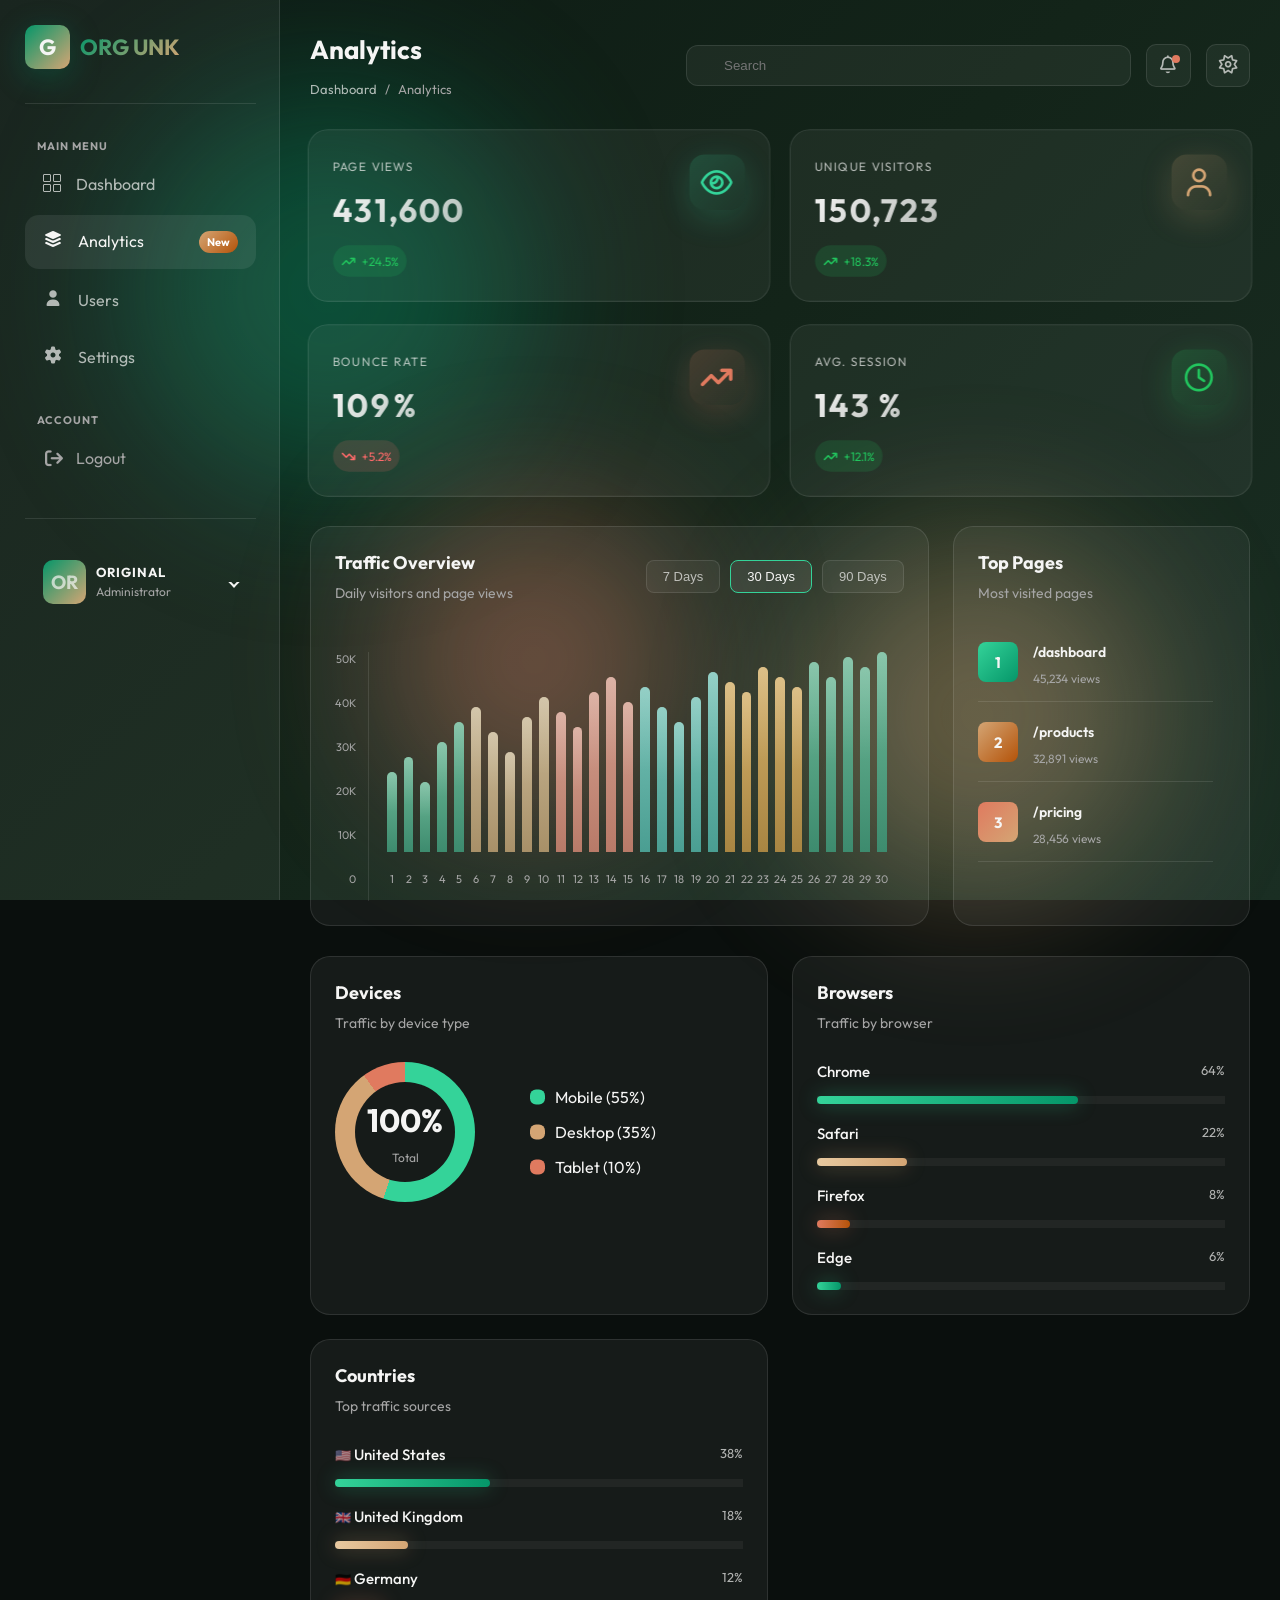
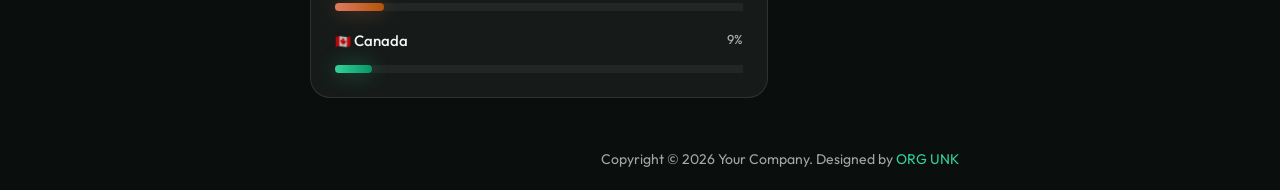
==== commit 60415b1b: "Add files via upload" ====
--- a/analytics.html
+++ b/analytics.html
@@ -86,7 +86,7 @@
       </div>
     </aside>
     <main>
-      <nav class="main-head">
+      <nav class="main-head main-head-analytics">
         <div class="left-nav">
           <h2>Analytics</h2>
           <div>
--- a/css/master.css
+++ b/css/master.css
@@ -536,6 +536,7 @@
   width: fit-content;
   margin-bottom: 15px;
   position: relative;
+  margin-right: 25px;
 }
 .revenue-analytics-body .left-numbers::before {
   content: "";
@@ -550,7 +551,7 @@
   display: grid;
   grid-template-columns: repeat(12, minmax(40px, 1fr));
   column-gap: 7px;
-  min-width: 500px;
+  max-width: 500px;
 }
 .revenue-analytics-body .right-div {
   display: flex;
@@ -1163,7 +1164,7 @@
   resize: vertical;
   min-height: 100px;
 }
-.setting-show .select {
+.setting-show .section-row {
   display: flex;
   justify-content: space-between;
   align-items: center;
@@ -1172,11 +1173,11 @@
 .setting-show .select:first-of-type {
   border-bottom: 1px solid var(--glass-border);
 }
-.setting-show .select-describe span {
+.setting-show .text > span {
   color: var(--text-primary);
   font-weight: 500;
 }
-.setting-show .select-describe p {
+.setting-show .text > p {
   color: var(--text-muted);
   font-size: 13px;
   margin-top: 10px;
@@ -1197,9 +1198,11 @@
   background-color: transparent;
   border: none;
   outline: none;
-}
-.setting-show select:focus {
   background: rgba(19, 36, 25, 0.95);
+}
+.setting-show .select-s:has(select:focus) {
+  background: rgba(19, 36, 25, 0.95);
+  border: 1px solid var(--emerald-light);
 }
 .setting-buttons button {
   padding: 14px 28px;
@@ -1235,3 +1238,72 @@
   margin-bottom: 12px;
   padding-bottom: 12px;
 }
+.check-box .toggle {
+  width: 55px;
+  height: 30px;
+  border-radius: 20px;
+  border-radius: 20px;
+  background: var(--glass-bg);
+  border: 1px solid var(--glass-border);
+  position: relative;
+  transition: var(--transition-normal);
+}
+.check-box .toggle::before {
+  content: "";
+  width: 22px;
+  height: 22px;
+  border-radius: 50%;
+  background-color: var(--text-secondary);
+  position: absolute;
+  top: 50%;
+  left: 3px;
+  transform: translateY(-50%);
+  transition: var(--transition-normal);
+}
+.check-box input {
+  appearance: none;
+  -webkit-appearance: none;
+}
+.check-box input:checked + .toggle {
+  background: linear-gradient(135deg, var(--emerald), var(--emerald-light));
+}
+.check-box input:checked + .toggle::before {
+  left: 27px;
+}
+.session .setting-status {
+  font-size: 14px;
+  padding-left: 20px;
+}
+.session .setting-status::before {
+  width: 6px;
+  height: 6px;
+  position: absolute;
+  top: 50%;
+  transform: translateY(-50%);
+  left: 9px;
+}
+.session button {
+  padding: 8px 12px;
+  border-radius: 10px;
+  background-color: var(--glass-bg);
+  border: 1px solid var(--glass-border);
+  outline: none;
+  color: var(--text-secondary);
+  cursor: pointer;
+  transition: var(--transition-normal);
+}
+.session button:hover {
+  border-color: var(--emerald-light);
+  color: var(--text-primary);
+}
+.notifications .section-row {
+  padding: 0;
+  border-bottom: 1px solid var(--glass-border);
+}
+.appearance .box {
+  padding: 0;
+}
+.appearance .box-border,
+.appearance .box:not(:last-of-type) {
+  border-bottom: 1px solid var(--glass-border);
+}
--- a/css/responsive.css
+++ b/css/responsive.css
@@ -1,4 +1,4 @@
-@media (max-width: 1200px) {
+@media (max-width: 1400px) {
   .revenue-analytics-body,
   .recent-body {
     overflow-x: scroll;
@@ -144,21 +144,36 @@
     width: 70%;
     margin: 0 auto;
   }
+  /*! Setting Page */
+  .settings-content {
+    grid-template-columns: 1fr;
+  }
+  .setting-aside ul {
+    display: flex;
+    flex-wrap: wrap;
+    justify-content: flex-start;
+    align-items: center;
+    gap: 10px 5px;
+  }
+  .setting-aside ul li:not(:first-child) {
+    margin-top: 0px;
+  }
+  .settings-content ul li {
+    width: calc((100% / 3) - 10px);
+  }
 }
 /* Screen 480px Done */
 @media (max-width: 480px) {
   .main-head {
     margin-bottom: 44px;
-  }
-  .main-head .right-nav {
+    flex-direction: column;
+    align-items: flex-start;
+  }
+  .main-head:not(.main-head-settings) .right-nav {
     min-width: 100%;
   }
   main {
     padding: 0 15px;
-  }
-  .main-head {
-    flex-direction: column;
-    align-items: flex-start;
   }
   .revenue-analytics .revenue-analytics-head,
   .recent-head,
@@ -167,20 +182,30 @@
     row-gap: 20px;
     align-items: flex-start;
   }
-  .main-head nav {
-    flex-direction: column;
-  }
-  .main-head nav > div {
-    justify-content: space-between;
-  }
   .days-numbers .cal-day {
     width: fit-content;
   }
   .traffic .traffic-body {
     align-items: center;
+  }
+  /*! Analytics Page */
+  .main-head-analytics {
+    margin-bottom: 75px;
+  }
+  .main-head-analytics .left-nav {
+    margin-bottom: 10px;
   }
   /*! Users Page */
   .main-head-users {
     margin-bottom: 75px;
   }
-}
+  /*! Setting Page */
+  .main-head-settings {
+    flex-direction: row;
+    align-items: center;
+    padding-top: 75px;
+  }
+  .settings-content ul li {
+    width: calc((100% / 2) - 10px);
+  }
+}
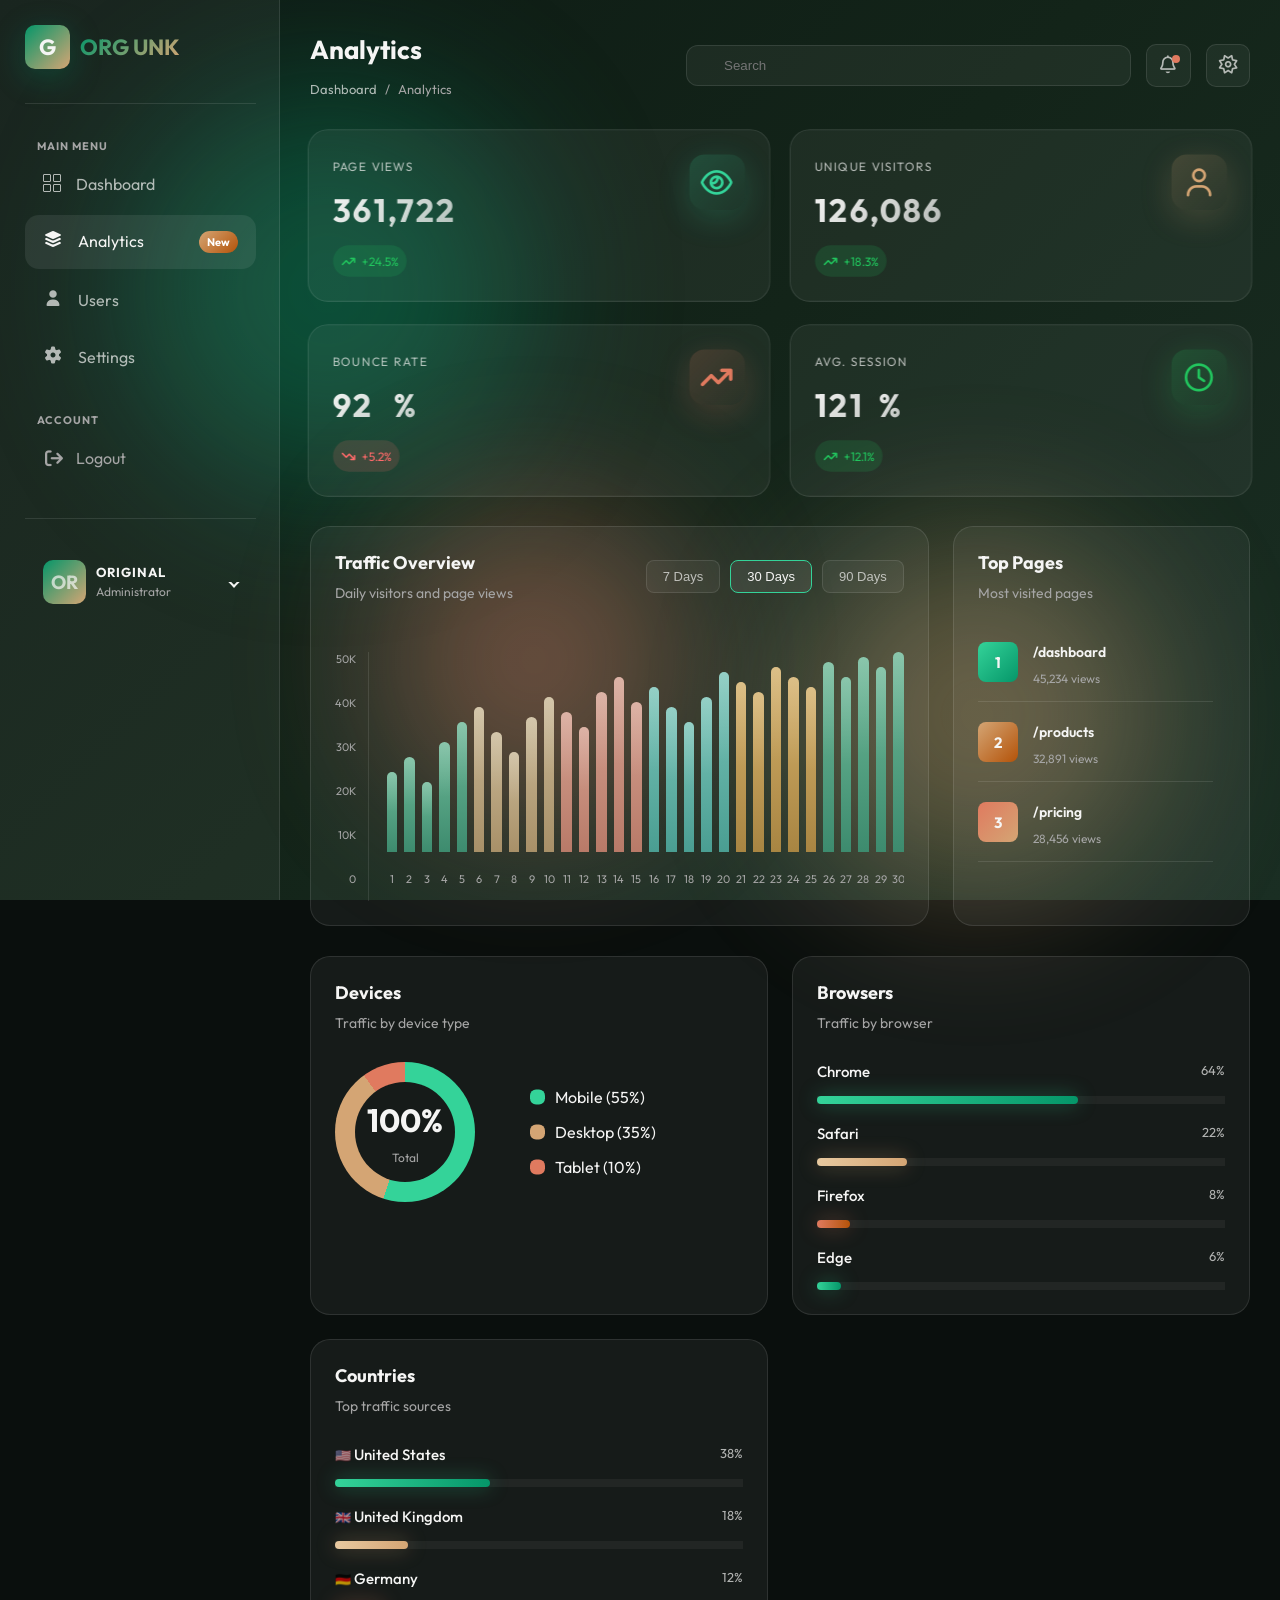
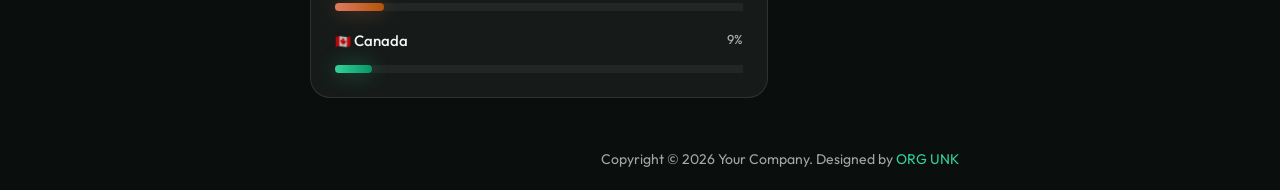
==== commit 7e938506: "Add files via upload" ====
--- a/analytics.html
+++ b/analytics.html
@@ -70,7 +70,7 @@
         </div>
         <div class="account">
           <label>Account</label>
-          <a href="#">
+          <a href="login.html">
             <i class="fa-sharp fa-solid fa-arrow-right-from-bracket"></i>
             <div>Logout</div>
           </a>
--- a/css/master.css
+++ b/css/master.css
@@ -201,7 +201,8 @@
   left: 0;
 }
 .aside-logo .letter,
-.setting-letter {
+.setting-letter,
+.login-page .letter {
   background: linear-gradient(135deg, var(--emerald), var(--gold));
   padding: 8px 14px;
   border-radius: 10px;
@@ -332,7 +333,7 @@
   color: var(--text-primary);
   width: 100%;
 }
-.main-head button {
+main button {
   padding: 10px;
   background-color: var(--glass-bg);
   border: 1px solid var(--glass-border);
@@ -551,7 +552,7 @@
   display: grid;
   grid-template-columns: repeat(12, minmax(40px, 1fr));
   column-gap: 7px;
-  max-width: 500px;
+  max-width: 550px;
 }
 .revenue-analytics-body .right-div {
   display: flex;
@@ -669,29 +670,29 @@
   padding: 0 10px;
   margin: 0 -10px;
 }
-.recent-body table {
+table {
   width: 100%;
   min-width: 700px;
   border-collapse: collapse;
 }
-.recent-body table tbody tr {
+table tbody tr {
   transition: var(--transition-fast);
 }
-.recent-body table tbody tr:hover {
+table tbody tr:hover {
   background-color: var(--glass-hover);
 }
-.recent-body table tr th {
+table tr th {
   font-weight: 700;
   color: var(--text-muted);
   text-transform: uppercase;
   font-size: 12px;
   border-bottom: 1px solid var(--glass-border);
 }
-.recent-body table tr td {
+table tr td {
   font-size: 14px;
 }
-.recent-body table tr th,
-.recent-body table tr td {
+table tr th,
+table tr td {
   padding: 16px;
   text-align: left;
 }
@@ -739,7 +740,7 @@
   color: var(--text-secondary);
   font-size: 14px;
 }
-.recent-body table tbody tr :last-child {
+.recent-body table tbody tr td:last-child {
   font-weight: bold;
   color: var(--text-primary);
 }
@@ -1011,6 +1012,26 @@
   padding: 18px 16px;
 }
 /*! Settings Page */
+.setting-show > div {
+  display: none;
+  opacity: 0;
+  transition: var(--transition-normal);
+  transform: translateY(5px);
+}
+.setting-show > .setting-active {
+  animation: appear 0.4s linear 1 forwards;
+  display: block;
+}
+@keyframes appear {
+  0% {
+    display: none;
+    transform: translateY(5px);
+  }
+  100% {
+    opacity: 1;
+    transform: translateY(-5px);
+  }
+}
 .main-head-settings .right-nav {
   justify-content: flex-end;
 }
@@ -1022,37 +1043,45 @@
 .setting-aside {
   padding: 24px;
 }
-.setting-aside ul li {
+.setting-aside ul button.active,
+.setting-aside ul button:hover {
+  background-color: var(--glass-bg);
+}
+.setting-aside ul button:hover {
+  color: var(--text-primary);
+}
+.setting-aside ul button.active {
+  color: var(--text-primary);
+}
+.setting-aside ul li button {
+  color: var(--text-secondary);
+  border: 0;
+  background-color: transparent;
   padding: 15px;
   border-radius: 12px;
   transition: var(--transition-fast);
-}
-.setting-aside ul li.active,
-.setting-aside ul li:hover {
-  background-color: var(--glass-bg);
-}
-.setting-aside ul li:hover a {
-  color: var(--text-primary);
-}
-.setting-aside ul li.active a {
-  color: var(--text-primary);
-}
-.setting-aside ul li a {
-  color: var(--text-secondary);
-  transition: var(--transition-fast);
-}
-.setting-aside ul li a i {
+  width: 100%;
+  text-align: left;
+  font-size: 16px;
+  cursor: pointer;
+  display: flex;
+  align-items: center;
+}
+.setting-aside ul li i {
   margin-right: 5px;
 }
-.setting-aside ul li:not(:first-child) {
+.setting-aside ul li:not(:first-child) button {
   margin-top: 10px;
 }
+.mobile-menu-setting {
+  display: none;
+}
 /*! Setting Profile */
-.settings-content .profile-head {
-  display: flex;
-  align-items: center;
-  column-gap: 20px;
-  margin-bottom: 30px;
+.profile-head {
+  display: flex;
+  align-items: center;
+  gap: 20px;
+  margin-bottom: 20px;
 }
 .settings-content h3 {
   color: var(--text-primary);
@@ -1105,7 +1134,8 @@
   font-size: 24px;
   font-weight: bold;
 }
-.settings-content .profile-head .info p {
+.settings-content .profile-head .info p,
+.select-describe p {
   color: var(--text-muted);
   font-size: 14px;
 }
@@ -1119,7 +1149,7 @@
   gap: 20px;
   margin-bottom: 20px;
 }
-.setting-show .form-fields .form-row {
+.form-fields .form-row {
   display: flex;
   align-items: center;
 }
@@ -1135,7 +1165,8 @@
 .setting-show .form-fields .form-row .all {
   width: 100%;
 }
-.setting-show label {
+.setting-show label,
+.login-page label {
   font-size: 12px;
   font-weight: 500;
   color: var(--text-secondary);
@@ -1144,7 +1175,8 @@
   text-transform: capitalize;
 }
 .setting-show textarea,
-.setting-show .form-fields .form-row input {
+.setting-show .form-fields .form-row input,
+.login-page .form-fields .form-row input {
   padding: 12px 16px;
   border-radius: 10px;
   background-color: var(--glass-bg);
@@ -1156,7 +1188,8 @@
   font-size: 14px;
 }
 .setting-show textarea:focus,
-.setting-show .form-fields .form-row input:focus {
+.setting-show .form-fields .form-row input:focus,
+.login-page .form-fields .form-row input:focus {
   border-color: var(--emerald-light);
   box-shadow: 0 0 20px rgba(52, 211, 153, 0.15);
 }
@@ -1164,13 +1197,13 @@
   resize: vertical;
   min-height: 100px;
 }
-.setting-show .section-row {
+.section-row {
   display: flex;
   justify-content: space-between;
   align-items: center;
   padding: 16px 0;
 }
-.setting-show .select:first-of-type {
+.setting-show .section-row:has(select):first-of-type {
   border-bottom: 1px solid var(--glass-border);
 }
 .setting-show .text > span {
@@ -1222,6 +1255,9 @@
 .setting-buttons > :first-child:hover {
   box-shadow: 0 8px 24px rgba(5, 150, 105, 0.3);
   transform: translateY(-2px);
+}
+.select-describe p {
+  margin-top: 10px;
 }
 .setting-buttons > :last-child:hover {
   border-color: var(--emerald-light);
@@ -1270,11 +1306,11 @@
 .check-box input:checked + .toggle::before {
   left: 27px;
 }
-.session .setting-status {
+.setting-status {
   font-size: 14px;
   padding-left: 20px;
 }
-.session .setting-status::before {
+.setting-status::before {
   width: 6px;
   height: 6px;
   position: absolute;
@@ -1282,7 +1318,7 @@
   transform: translateY(-50%);
   left: 9px;
 }
-.session button {
+.setting-session-btn {
   padding: 8px 12px;
   border-radius: 10px;
   background-color: var(--glass-bg);
@@ -1292,14 +1328,16 @@
   cursor: pointer;
   transition: var(--transition-normal);
 }
-.session button:hover {
+.setting-session-btn:hover {
   border-color: var(--emerald-light);
   color: var(--text-primary);
 }
+/*! Setting Notifications */
 .notifications .section-row {
   padding: 0;
   border-bottom: 1px solid var(--glass-border);
 }
+/*! Setting Appearance */
 .appearance .box {
   padding: 0;
 }
@@ -1307,3 +1345,144 @@
 .appearance .box:not(:last-of-type) {
   border-bottom: 1px solid var(--glass-border);
 }
+/*! Setting Billing */
+.plan {
+  width: 100%;
+  background: linear-gradient(
+    135deg,
+    rgba(5, 150, 105, 0.15),
+    rgba(212, 165, 116, 0.15)
+  );
+  border: 1px solid var(--glass-border);
+  padding: var(--card-padding);
+  border-radius: var(--border-radius);
+}
+.plan-row {
+  display: flex;
+  justify-content: space-between;
+  align-items: center;
+  margin-bottom: 20px;
+}
+.plan-row span {
+  font-size: 20px;
+  font-weight: 600;
+}
+.plan-row .price {
+  position: relative;
+  font-size: 32px;
+  font-weight: 700;
+}
+.plan-row .price::after {
+  content: "/month";
+  position: relative;
+  font-size: 16px;
+  font-weight: 600;
+  color: var(--text-muted);
+  margin-left: 5px;
+}
+.billing .setting-section:nth-of-type(2) .section-row:nth-of-type(1) {
+  border-bottom: 1px solid var(--glass-border);
+}
+.credit-info {
+  display: flex;
+  flex-direction: column;
+  align-items: center;
+  gap: 20px;
+}
+.visa-shape {
+  width: fit-content;
+  padding: 10px;
+  border-radius: 10px;
+  background: linear-gradient(135deg, #010164, #1010ff);
+  text-transform: uppercase;
+  font-size: 12px;
+  font-weight: bold;
+}
+.visa-info span:last-of-type {
+  font-size: 14px;
+  font-weight: 600;
+  color: var(--text-muted);
+}
+.billing-add {
+  position: relative;
+  padding-left: 10px;
+  color: var(--text-primary);
+  font-size: 15px;
+  font-weight: 500;
+}
+.billing-add::before {
+  content: "+";
+  position: relative;
+  margin-right: 10px;
+  padding-left: 10px;
+}
+.billing table thead {
+  margin-bottom: 10px;
+}
+.billing table tr th,
+.billing table tr td {
+  text-align: center;
+}
+.billing table tr td:first-of-type,
+.billing table tr td:nth-of-type(2) {
+  color: var(--text-secondary);
+}
+.billing table tr .status {
+  width: 100%;
+  padding-left: 8px;
+  padding-right: 0px;
+}
+.billing table tr .setting-table-link {
+  color: var(--emerald);
+}
+.billing div:has(.settings-table-track) {
+  display: grid;
+}
+/*! Login Page */
+main:has(.login-page) {
+  max-width: 440px;
+  margin: 0 auto;
+}
+.app {
+  display: grid;
+  gap: 50px;
+}
+.login-page .login-head {
+  display: flex;
+  flex-direction: column;
+  justify-content: center;
+  align-items: center;
+  row-gap: 15px;
+}
+.login-page .login-letter {
+  font-size: 28px;
+  font-weight: 700;
+  background: linear-gradient(135deg, var(--emerald), var(--gold));
+  width: 70px;
+  height: 70px;
+  display: flex;
+  justify-content: center;
+  align-items: center;
+  border-radius: 18px;
+}
+.login-page .login-head h2 {
+  font-size: 28px;
+  font-weight: 600;
+}
+.login-page .login-head p {
+  color: var(--text-muted);
+  font-size: 14px;
+}
+.login-page .form-fields,
+.login-page .form-row {
+  display: flex;
+  flex-direction: column;
+  align-items: flex-start;
+}
+.login-page .form-fields {
+  gap: 10px;
+}
+.login-page .form-row {
+  row-gap: 5px;
+  width: 100%;
+}
--- a/css/responsive.css
+++ b/css/responsive.css
@@ -1,24 +1,29 @@
 @media (max-width: 1400px) {
   .revenue-analytics-body,
-  .recent-body {
+  .recent-body,
+  .billing .settings-table-track {
     overflow-x: scroll;
     overflow-y: hidden;
   }
   .revenue-analytics-body::-webkit-scrollbar,
-  .recent-body::-webkit-scrollbar {
+  .recent-body::-webkit-scrollbar,
+  .billing .settings-table-track::-webkit-scrollbar {
     height: 8px;
   }
   .revenue-analytics-body::-webkit-scrollbar-thumb,
-  .recent-body::-webkit-scrollbar-thumb {
+  .recent-body::-webkit-scrollbar-thumb,
+  .billing .settings-table-track::-webkit-scrollbar-thumb {
     background: linear-gradient(90deg, var(--emerald), var(--gold));
     border-radius: 4px;
   }
   .revenue-analytics-body::-webkit-scrollbar-thumb:hover,
-  .recent-body::-webkit-scrollbar-thumb:hover {
+  .recent-body::-webkit-scrollbar-thumb:hover,
+  .billing .settings-table-track::-webkit-scrollbar-thumb:hover {
     background: linear-gradient(90deg, var(--emerald-light), var(--gold-light));
   }
   .revenue-analytics-body::-webkit-scrollbar-track,
-  .recent-body::-webkit-scrollbar-track {
+  .recent-body::-webkit-scrollbar-track,
+  .billing .settings-table-track::-webkit-scrollbar-track {
     background: rgba(255, 255, 255, 0.05);
     border-radius: 4px;
   }
@@ -44,6 +49,12 @@
   .grid-net > div {
     grid-column: 1/4;
   }
+  .revenue-analytics-body {
+    grid-template-columns: 1fr 17fr;
+  }
+  .revenue-analytics-body .right-divs {
+    max-width: 800px;
+  }
   main,
   footer {
     margin-left: var(--sidebar-width);
@@ -52,8 +63,25 @@
     padding: 15px 10px;
   }
 }
+@media (max-width: 1024px) {
+  /*! Setting Page */
+  .settings-content {
+    grid-template-columns: 1fr;
+  }
+  .setting-aside ul {
+    display: flex;
+    flex-wrap: wrap;
+    justify-content: flex-start;
+    align-items: center;
+    gap: 10px 5px;
+  }
+  .setting-aside ul li:not(:first-child) button {
+    margin-top: 0px;
+  }
+}
 @media (max-width: 992px) {
-  .mobile-menu {
+  .mobile-menu,
+  .mobile-menu-setting {
     display: flex;
     justify-content: center;
     align-items: center;
@@ -70,14 +98,26 @@
     cursor: pointer;
     box-shadow: 0 8px 32px rgba(5, 150, 105, 0.3);
   }
-  .mobile-menu span {
+  .mobile-menu-setting {
+    width: 46px;
+    height: 46px;
+    right: 29px;
+    bottom: 90px;
+  }
+  .mobile-menu span,
+  .mobile-menu-setting span {
     min-width: 23px;
     background-color: white;
     height: 3px;
     position: relative;
   }
+  .mobile-menu-setting span {
+    min-width: 20px;
+  }
   .mobile-menu span::before,
-  .mobile-menu span::after {
+  .mobile-menu span::after,
+  .mobile-menu-setting span::before,
+  .mobile-menu-setting span::after {
     content: "";
     width: 100%;
     height: 100%;
@@ -85,16 +125,30 @@
     position: absolute;
     left: 0;
   }
-  .mobile-menu span::before {
+  .mobile-menu span::before,
+  .mobile-menu-setting span::before {
     top: 8px;
   }
-  .mobile-menu span::after {
+  .mobile-menu span::after,
+  .mobile-menu-setting span::after {
     bottom: 8px;
   }
   .main-head nav {
     display: flex;
     justify-content: space-between;
   }
+  .setting-aside {
+    position: fixed;
+    top: 0;
+    right: 0;
+    backdrop-filter: blur(20px);
+    z-index: 14;
+    width: var(--sidebar-width);
+    height: 100%;
+    transform: translateX(100%);
+    transition: var(--transition-normal);
+  }
+
   aside {
     padding: 20px;
     background: var(--glass-bg);
@@ -124,6 +178,9 @@
   footer {
     margin-left: 0;
   }
+  .settings-content ul li {
+    width: 100%;
+  }
 }
 /* Screen 768px Done */
 @media (max-width: 768px) {
@@ -144,23 +201,6 @@
     width: 70%;
     margin: 0 auto;
   }
-  /*! Setting Page */
-  .settings-content {
-    grid-template-columns: 1fr;
-  }
-  .setting-aside ul {
-    display: flex;
-    flex-wrap: wrap;
-    justify-content: flex-start;
-    align-items: center;
-    gap: 10px 5px;
-  }
-  .setting-aside ul li:not(:first-child) {
-    margin-top: 0px;
-  }
-  .settings-content ul li {
-    width: calc((100% / 3) - 10px);
-  }
 }
 /* Screen 480px Done */
 @media (max-width: 480px) {
@@ -203,9 +243,66 @@
   .main-head-settings {
     flex-direction: row;
     align-items: center;
-    padding-top: 75px;
-  }
-  .settings-content ul li {
-    width: calc((100% / 2) - 10px);
-  }
-}
+    padding-top: 50px;
+  }
+  .setting-show .form-fields {
+    grid-template-rows: 1fr;
+  }
+  .setting-show .form-fields .form-row:has(.first-inp + .last-inp),
+  .setting-show .section-row:has(select) {
+    align-items: center;
+    flex-direction: column;
+    text-align: center;
+  }
+  .setting-show .form-fields .form-row {
+    flex-direction: row;
+  }
+
+  .setting-show .section-row {
+    row-gap: 10px;
+  }
+  .setting-show .form-fields .form-row .first-inp,
+  .setting-show .form-fields .form-row .last-inp {
+    margin-left: 0;
+    margin-right: 0;
+  }
+  .setting-show .form-fields .form-row .first-inp {
+    margin-bottom: 10px;
+  }
+  .setting-show .form-fields .form-row > div {
+    width: 100%;
+  }
+  .profile .setting-buttons {
+    display: flex;
+    justify-content: center;
+    align-items: center;
+  }
+  /*! Element */
+  .settings-content .profile-head,
+  .settings-content .setting-letter {
+    margin-bottom: 15px;
+  }
+  .settings-content .profile-head {
+    display: flex;
+    flex-direction: column;
+    align-items: center;
+    text-align: center;
+  }
+  .billing .setting-section:nth-of-type(2) .section-row:nth-of-type(1) {
+    flex-direction: column;
+  }
+  .plan-row {
+    flex-direction: column;
+    row-gap: 10px;
+  }
+  .setting-buttons {
+    flex-direction: column;
+    row-gap: 5px;
+  }
+  .setting-buttons button {
+    width: 100%;
+  }
+  .setting-buttons :first-child {
+    margin-bottom: 5px;
+  }
+}
